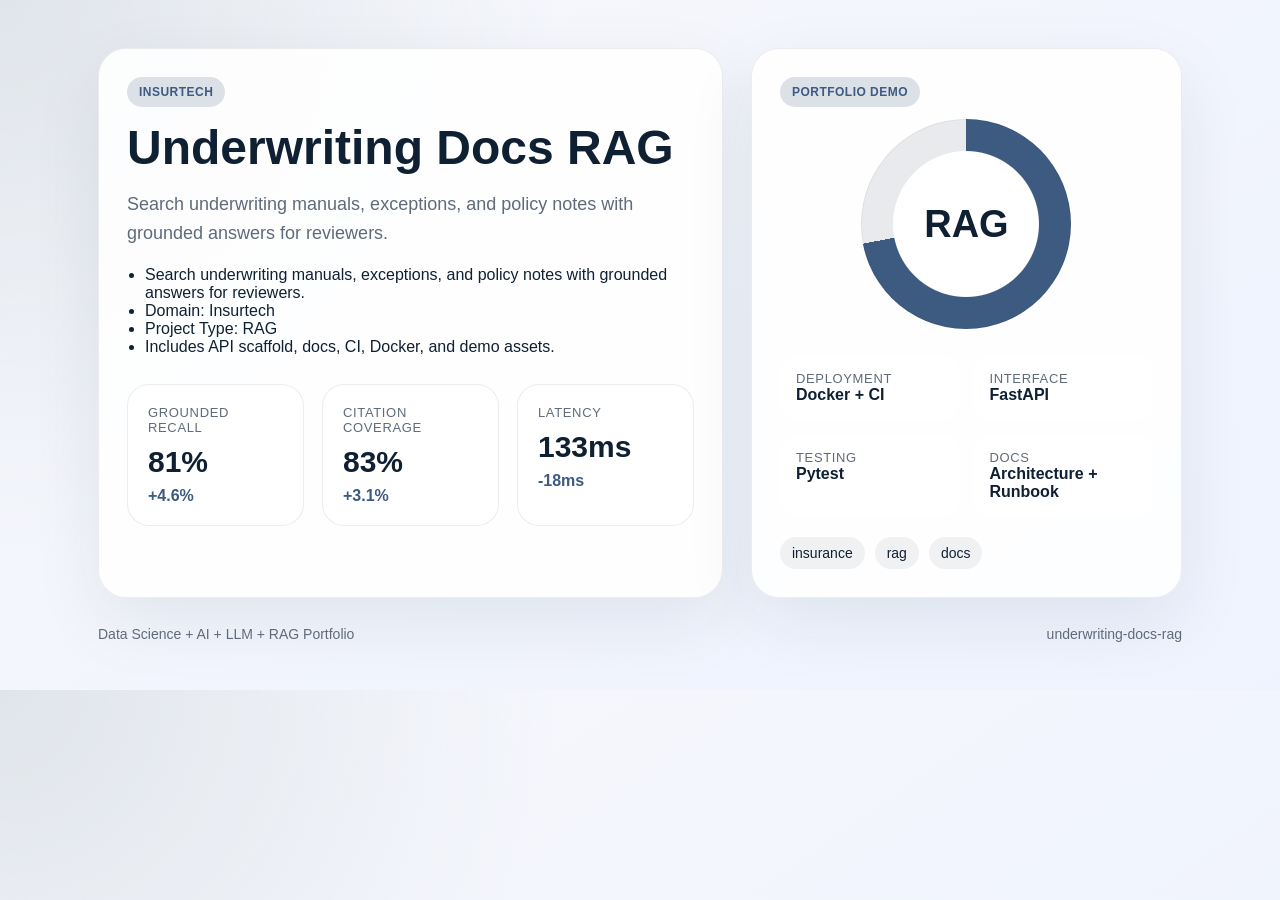
==== demo/index.html @ cfbc4a06 "Publish production-ready portfolio project" ====
<!doctype html>
        <html lang="en">
        <head>
          <meta charset="utf-8">
          <meta name="viewport" content="width=device-width, initial-scale=1">
          <title>Underwriting Docs RAG</title>
          <style>
            :root {
              --accent: #3d5a80;
              --ink: #102033;
              --muted: #5f6b7a;
              --card: rgba(255,255,255,0.88);
              --bg-1: #f7f8fb;
              --bg-2: #eef3ff;
            }
            * { box-sizing: border-box; }
            body {
              margin: 0;
              font-family: "Avenir Next", "Segoe UI", sans-serif;
              color: var(--ink);
              background:
                radial-gradient(circle at top left, color-mix(in srgb, var(--accent) 16%, white), transparent 38%),
                linear-gradient(145deg, var(--bg-1), var(--bg-2));
            }
            main {
              max-width: 1180px;
              margin: 0 auto;
              padding: 48px;
            }
            .hero {
              display: grid;
              grid-template-columns: 1.45fr 1fr;
              gap: 28px;
              align-items: stretch;
            }
            .panel {
              background: var(--card);
              border: 1px solid rgba(16, 32, 51, 0.08);
              border-radius: 28px;
              padding: 28px;
              box-shadow: 0 24px 70px rgba(16, 32, 51, 0.08);
            }
            .eyebrow {
              display: inline-flex;
              padding: 8px 12px;
              border-radius: 999px;
              background: color-mix(in srgb, var(--accent) 18%, white);
              color: var(--accent);
              font-weight: 700;
              letter-spacing: 0.04em;
              text-transform: uppercase;
              font-size: 12px;
            }
            h1 {
              font-size: 48px;
              line-height: 1.03;
              margin: 16px 0 18px;
            }
            p {
              color: var(--muted);
              font-size: 18px;
              line-height: 1.6;
              margin: 0 0 18px;
            }
            ul {
              margin: 18px 0 0;
              padding-left: 18px;
              color: var(--ink);
            }
            .cards {
              display: grid;
              grid-template-columns: repeat(3, 1fr);
              gap: 18px;
              margin-top: 28px;
            }
            .card {
              background: white;
              border-radius: 22px;
              padding: 20px;
              border: 1px solid rgba(16, 32, 51, 0.08);
            }
            .card span, .meta span {
              display: block;
              color: var(--muted);
              font-size: 13px;
              text-transform: uppercase;
              letter-spacing: 0.05em;
            }
            .card strong {
              display: block;
              font-size: 30px;
              margin: 10px 0 8px;
            }
            .card em {
              color: var(--accent);
              font-style: normal;
              font-weight: 700;
            }
            .visual {
              min-height: 100%;
              display: flex;
              flex-direction: column;
              justify-content: space-between;
            }
            .ring {
              width: 210px;
              height: 210px;
              margin: 12px auto 26px;
              border-radius: 50%;
              background:
                radial-gradient(circle closest-side, white 69%, transparent 70%),
                conic-gradient(var(--accent) 0 72%, rgba(16, 32, 51, 0.09) 72% 100%);
              display: grid;
              place-items: center;
              box-shadow: inset 0 0 0 1px rgba(16, 32, 51, 0.05);
            }
            .ring strong {
              font-size: 38px;
            }
            .meta {
              display: grid;
              grid-template-columns: repeat(2, 1fr);
              gap: 14px;
            }
            .meta article {
              background: white;
              border-radius: 18px;
              padding: 16px;
            }
            .tag-list {
              display: flex;
              flex-wrap: wrap;
              gap: 10px;
              list-style: none;
              padding: 0;
              margin: 20px 0 0;
            }
            .tag-list li {
              padding: 8px 12px;
              border-radius: 999px;
              background: rgba(16, 32, 51, 0.06);
              font-size: 14px;
            }
            .footer {
              margin-top: 28px;
              display: flex;
              justify-content: space-between;
              color: var(--muted);
              font-size: 14px;
            }
          </style>
        </head>
        <body>
          <main>
            <section class="hero">
              <div class="panel">
                <span class="eyebrow">Insurtech</span>
                <h1>Underwriting Docs RAG</h1>
                <p>Search underwriting manuals, exceptions, and policy notes with grounded answers for reviewers.</p>
                <ul>
                  <li>Search underwriting manuals, exceptions, and policy notes with grounded answers for reviewers.</li><li>Domain: Insurtech</li><li>Project Type: RAG</li><li>Includes API scaffold, docs, CI, Docker, and demo assets.</li>
                </ul>
                <div class="cards">
                  <article class='card'><span>Grounded Recall</span><strong>81%</strong><em>+4.6%</em></article>
<article class='card'><span>Citation Coverage</span><strong>83%</strong><em>+3.1%</em></article>
<article class='card'><span>Latency</span><strong>133ms</strong><em>-18ms</em></article>
                </div>
              </div>
              <div class="panel visual">
                <div>
                  <span class="eyebrow">Portfolio Demo</span>
                  <div class="ring"><strong>RAG</strong></div>
                </div>
                <div class="meta">
                  <article><span>Deployment</span><strong>Docker + CI</strong></article>
                  <article><span>Interface</span><strong>FastAPI</strong></article>
                  <article><span>Testing</span><strong>Pytest</strong></article>
                  <article><span>Docs</span><strong>Architecture + Runbook</strong></article>
                </div>
                <ul class="tag-list"><li>insurance</li><li>rag</li><li>docs</li></ul>
              </div>
            </section>
            <div class="footer">
              <span>Data Science + AI + LLM + RAG Portfolio</span>
              <span>underwriting-docs-rag</span>
            </div>
          </main>
        </body>
        </html>
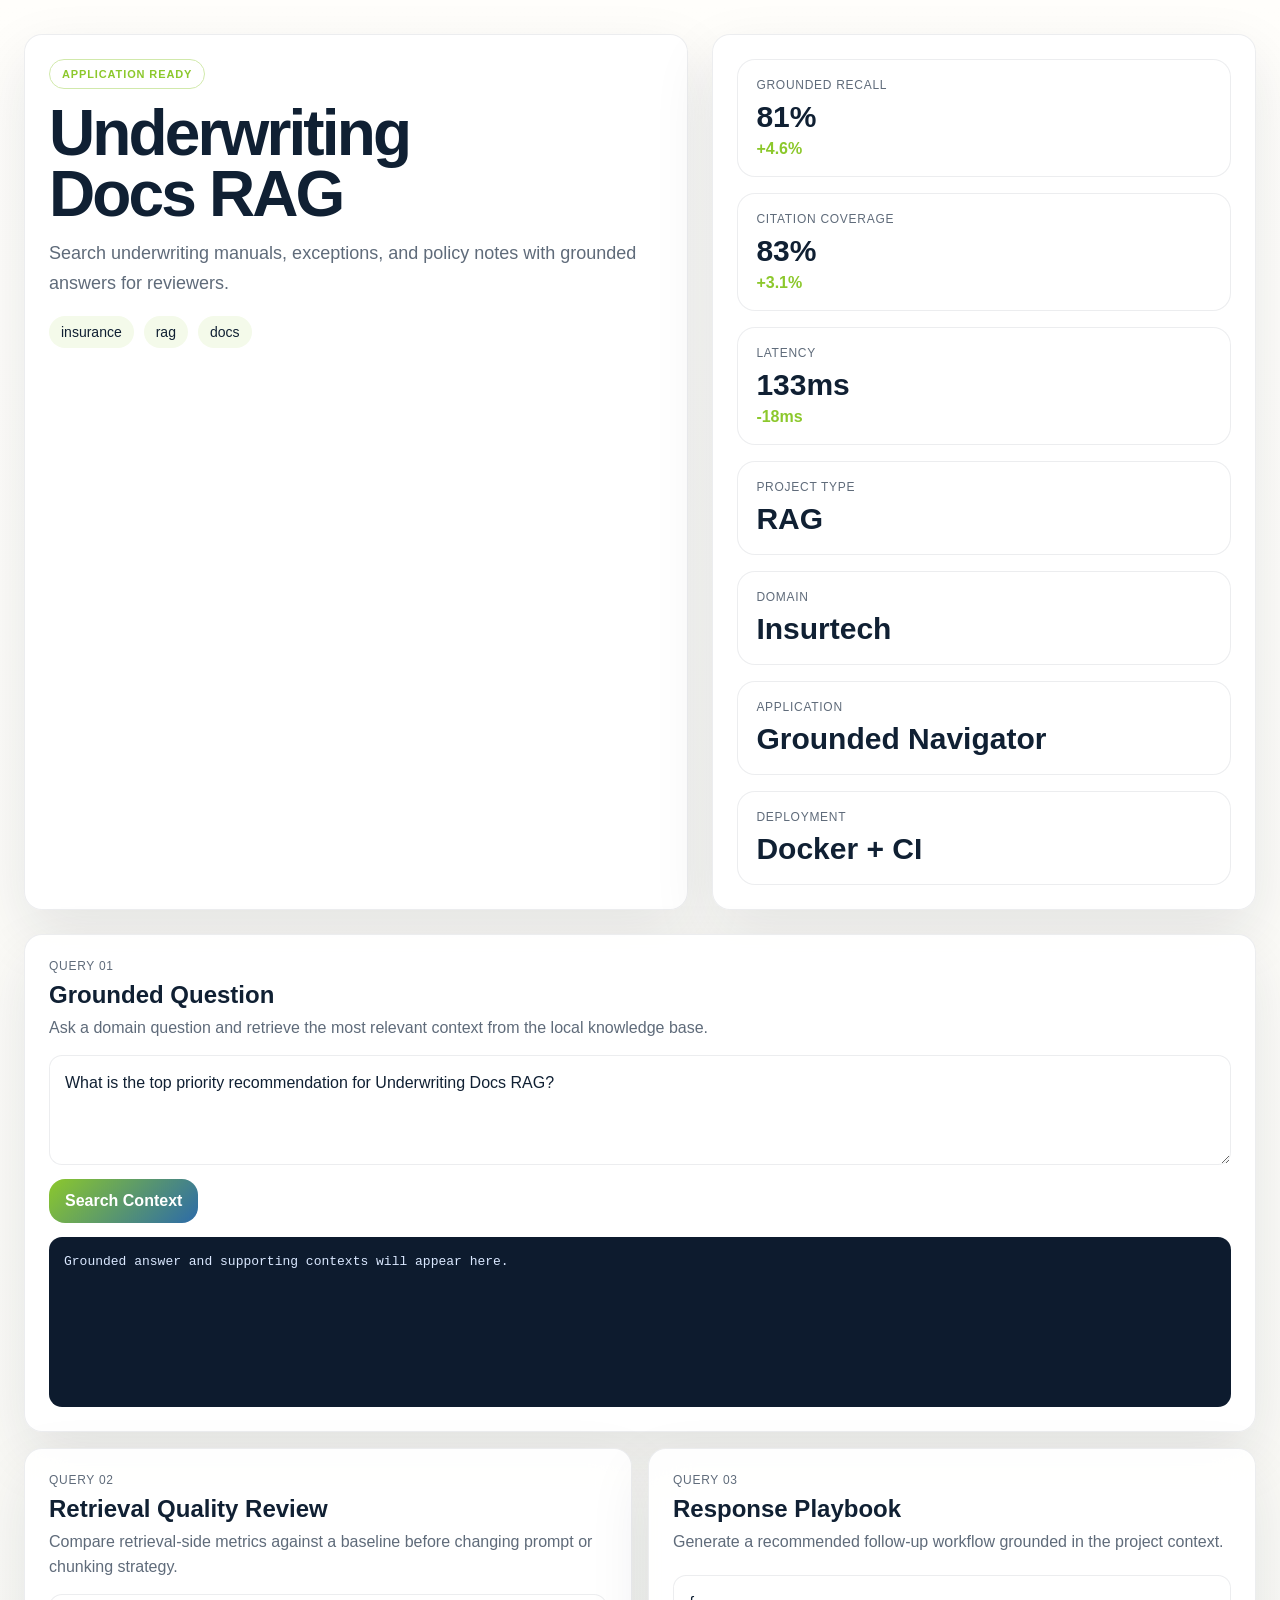
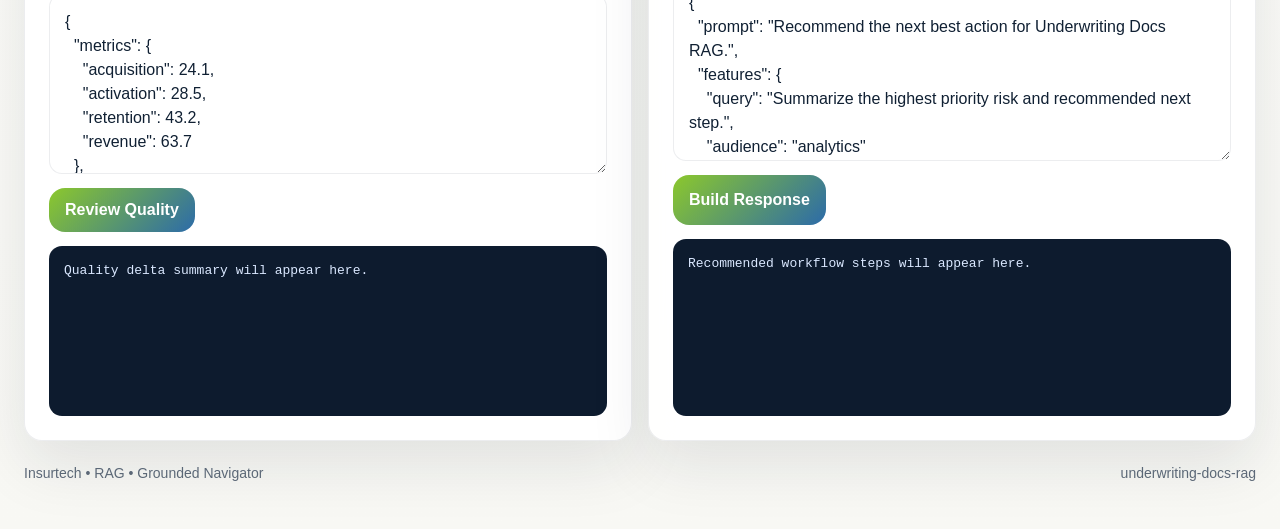
==== commit 6b0d2f96: "Publish production-ready portfolio project" ====
--- a/demo/index.html
+++ b/demo/index.html
@@ -5,186 +5,99 @@
           <meta charset="utf-8">
           <meta name="viewport" content="width=device-width, initial-scale=1">
           <title>Underwriting Docs RAG</title>
-          <style>
-            :root {
-              --accent: #3d5a80;
-              --ink: #102033;
-              --muted: #5f6b7a;
-              --card: rgba(255,255,255,0.88);
-              --bg-1: #f7f8fb;
-              --bg-2: #eef3ff;
-            }
-            * { box-sizing: border-box; }
-            body {
-              margin: 0;
-              font-family: "Avenir Next", "Segoe UI", sans-serif;
-              color: var(--ink);
-              background:
-                radial-gradient(circle at top left, color-mix(in srgb, var(--accent) 16%, white), transparent 38%),
-                linear-gradient(145deg, var(--bg-1), var(--bg-2));
-            }
-            main {
-              max-width: 1180px;
-              margin: 0 auto;
-              padding: 48px;
-            }
-            .hero {
-              display: grid;
-              grid-template-columns: 1.45fr 1fr;
-              gap: 28px;
-              align-items: stretch;
-            }
-            .panel {
-              background: var(--card);
-              border: 1px solid rgba(16, 32, 51, 0.08);
-              border-radius: 28px;
-              padding: 28px;
-              box-shadow: 0 24px 70px rgba(16, 32, 51, 0.08);
-            }
-            .eyebrow {
-              display: inline-flex;
-              padding: 8px 12px;
-              border-radius: 999px;
-              background: color-mix(in srgb, var(--accent) 18%, white);
-              color: var(--accent);
-              font-weight: 700;
-              letter-spacing: 0.04em;
-              text-transform: uppercase;
-              font-size: 12px;
-            }
-            h1 {
-              font-size: 48px;
-              line-height: 1.03;
-              margin: 16px 0 18px;
-            }
-            p {
-              color: var(--muted);
-              font-size: 18px;
-              line-height: 1.6;
-              margin: 0 0 18px;
-            }
-            ul {
-              margin: 18px 0 0;
-              padding-left: 18px;
-              color: var(--ink);
-            }
-            .cards {
-              display: grid;
-              grid-template-columns: repeat(3, 1fr);
-              gap: 18px;
-              margin-top: 28px;
-            }
-            .card {
-              background: white;
-              border-radius: 22px;
-              padding: 20px;
-              border: 1px solid rgba(16, 32, 51, 0.08);
-            }
-            .card span, .meta span {
-              display: block;
-              color: var(--muted);
-              font-size: 13px;
-              text-transform: uppercase;
-              letter-spacing: 0.05em;
-            }
-            .card strong {
-              display: block;
-              font-size: 30px;
-              margin: 10px 0 8px;
-            }
-            .card em {
-              color: var(--accent);
-              font-style: normal;
-              font-weight: 700;
-            }
-            .visual {
-              min-height: 100%;
-              display: flex;
-              flex-direction: column;
-              justify-content: space-between;
-            }
-            .ring {
-              width: 210px;
-              height: 210px;
-              margin: 12px auto 26px;
-              border-radius: 50%;
-              background:
-                radial-gradient(circle closest-side, white 69%, transparent 70%),
-                conic-gradient(var(--accent) 0 72%, rgba(16, 32, 51, 0.09) 72% 100%);
-              display: grid;
-              place-items: center;
-              box-shadow: inset 0 0 0 1px rgba(16, 32, 51, 0.05);
-            }
-            .ring strong {
-              font-size: 38px;
-            }
-            .meta {
-              display: grid;
-              grid-template-columns: repeat(2, 1fr);
-              gap: 14px;
-            }
-            .meta article {
-              background: white;
-              border-radius: 18px;
-              padding: 16px;
-            }
-            .tag-list {
-              display: flex;
-              flex-wrap: wrap;
-              gap: 10px;
-              list-style: none;
-              padding: 0;
-              margin: 20px 0 0;
-            }
-            .tag-list li {
-              padding: 8px 12px;
-              border-radius: 999px;
-              background: rgba(16, 32, 51, 0.06);
-              font-size: 14px;
-            }
-            .footer {
-              margin-top: 28px;
-              display: flex;
-              justify-content: space-between;
-              color: var(--muted);
-              font-size: 14px;
-            }
-          </style>
+          <link rel="stylesheet" href="./styles.css">
         </head>
-        <body>
-          <main>
+        <body class="surface-paper">
+          <div class="page layout-console eyebrow-outline headline-compact modules-2 hero-align-split">
             <section class="hero">
-              <div class="panel">
-                <span class="eyebrow">Insurtech</span>
-                <h1>Underwriting Docs RAG</h1>
-                <p>Search underwriting manuals, exceptions, and policy notes with grounded answers for reviewers.</p>
-                <ul>
-                  <li>Search underwriting manuals, exceptions, and policy notes with grounded answers for reviewers.</li><li>Domain: Insurtech</li><li>Project Type: RAG</li><li>Includes API scaffold, docs, CI, Docker, and demo assets.</li>
+              <div class="panel hero-copy">
+                <span class="eyebrow" data-health>Grounded Navigator</span>
+                <h1 id="project-title">Underwriting Docs RAG</h1>
+                <p id="project-summary" class="lead">Search underwriting manuals, exceptions, and policy notes with grounded answers for reviewers.</p>
+                <ul id="project-tags" class="tag-list">
+                  <li>insurance</li><li>rag</li><li>docs</li>
                 </ul>
-                <div class="cards">
+              </div>
+              <div class="panel hero-side">
+                <div class="metric-grid">
                   <article class='card'><span>Grounded Recall</span><strong>81%</strong><em>+4.6%</em></article>
 <article class='card'><span>Citation Coverage</span><strong>83%</strong><em>+3.1%</em></article>
 <article class='card'><span>Latency</span><strong>133ms</strong><em>-18ms</em></article>
                 </div>
-              </div>
-              <div class="panel visual">
-                <div>
-                  <span class="eyebrow">Portfolio Demo</span>
-                  <div class="ring"><strong>RAG</strong></div>
+                <div class="mini-grid">
+                  <article class='mini-card'><span>Project Type</span><strong>RAG</strong></article><article class='mini-card'><span>Domain</span><strong>Insurtech</strong></article><article class='mini-card'><span>Application</span><strong>Grounded Navigator</strong></article><article class='mini-card'><span>Deployment</span><strong>Docker + CI</strong></article>
                 </div>
-                <div class="meta">
-                  <article><span>Deployment</span><strong>Docker + CI</strong></article>
-                  <article><span>Interface</span><strong>FastAPI</strong></article>
-                  <article><span>Testing</span><strong>Pytest</strong></article>
-                  <article><span>Docs</span><strong>Architecture + Runbook</strong></article>
-                </div>
-                <ul class="tag-list"><li>insurance</li><li>rag</li><li>docs</li></ul>
               </div>
             </section>
-            <div class="footer">
-              <span>Data Science + AI + LLM + RAG Portfolio</span>
+            <section class="app-grid">
+              <article class="panel module js-module span-wide">
+  <div class="module-header">
+    <span>Query 01</span>
+    <h2>Grounded Question</h2>
+    <p>Ask a domain question and retrieve the most relevant context from the local knowledge base.</p>
+  </div>
+  <textarea class="js-input module-input-text">What is the top priority recommendation for Underwriting Docs RAG?</textarea>
+  <div class="button-row">
+    <button class="js-run" data-endpoint="/query" data-input-mode="text">Search Context</button>
+  </div>
+  <pre class="js-output">Grounded answer and supporting contexts will appear here.</pre>
+</article>
+<article class="panel module js-module span-normal">
+          <div class="module-header">
+            <span>Query 02</span>
+            <h2>Retrieval Quality Review</h2>
+            <p>Compare retrieval-side metrics against a baseline before changing prompt or chunking strategy.</p>
+          </div>
+          <textarea class="js-input">{
+  &quot;metrics&quot;: {
+    &quot;acquisition&quot;: 24.1,
+    &quot;activation&quot;: 28.5,
+    &quot;retention&quot;: 43.2,
+    &quot;revenue&quot;: 63.7
+  },
+  &quot;baseline&quot;: {
+    &quot;acquisition&quot;: 22.17,
+    &quot;activation&quot;: 26.22,
+    &quot;retention&quot;: 39.74,
+    &quot;revenue&quot;: 58.6
+  }
+}</textarea>
+          <div class="button-row">
+            <button class="js-run" data-endpoint="/analyze" data-input-mode="json">Review Quality</button>
+          </div>
+          <pre class="js-output">Quality delta summary will appear here.</pre>
+        </article>
+<article class="panel module js-module span-normal">
+          <div class="module-header">
+            <span>Query 03</span>
+            <h2>Response Playbook</h2>
+            <p>Generate a recommended follow-up workflow grounded in the project context.</p>
+          </div>
+          <textarea class="js-input">{
+  &quot;prompt&quot;: &quot;Recommend the next best action for Underwriting Docs RAG.&quot;,
+  &quot;features&quot;: {
+    &quot;query&quot;: &quot;Summarize the highest priority risk and recommended next step.&quot;,
+    &quot;audience&quot;: &quot;analytics&quot;
+  },
+  &quot;metrics&quot;: {
+    &quot;acquisition&quot;: 24.1,
+    &quot;activation&quot;: 28.5,
+    &quot;retention&quot;: 43.2,
+    &quot;revenue&quot;: 63.7
+  }
+}</textarea>
+          <div class="button-row">
+            <button class="js-run" data-endpoint="/recommend" data-input-mode="json">Build Response</button>
+          </div>
+          <pre class="js-output">Recommended workflow steps will appear here.</pre>
+        </article>
+            </section>
+            <footer class="footer">
+              <span>Insurtech • RAG • Grounded Navigator</span>
               <span>underwriting-docs-rag</span>
-            </div>
-          </main>
+            </footer>
+          </div>
+          <script id="bootstrap-data" type="application/json">{"project": {"slug": "underwriting-docs-rag", "title": "Underwriting Docs RAG", "project_type": "rag", "domain": "Insurtech", "summary": "Search underwriting manuals, exceptions, and policy notes with grounded answers for reviewers.", "tags": ["insurance", "rag", "docs"]}, "app_archetype": "navigator", "ui_profile": {"layout": "console", "surface": "paper", "font_stack": "\"IBM Plex Sans\", \"Segoe UI\", sans-serif", "radius": 23, "shadow": 61, "eyebrow_style": "outline", "module_columns": 2, "hero_align": "split", "headline_mode": "compact"}, "app_modules": [{"label": "Query 01", "title": "Grounded Question", "description": "Ask a domain question and retrieve the most relevant context from the local knowledge base.", "endpoint": "/query", "input_mode": "text", "cta": "Search Context", "prefill": "What is the top priority recommendation for Underwriting Docs RAG?", "hint": "Grounded answer and supporting contexts will appear here.", "span": "wide"}, {"label": "Query 02", "title": "Retrieval Quality Review", "description": "Compare retrieval-side metrics against a baseline before changing prompt or chunking strategy.", "endpoint": "/analyze", "input_mode": "json", "cta": "Review Quality", "prefill": "{\n  \"metrics\": {\n    \"acquisition\": 24.1,\n    \"activation\": 28.5,\n    \"retention\": 43.2,\n    \"revenue\": 63.7\n  },\n  \"baseline\": {\n    \"acquisition\": 22.17,\n    \"activation\": 26.22,\n    \"retention\": 39.74,\n    \"revenue\": 58.6\n  }\n}", "hint": "Quality delta summary will appear here.", "span": "normal"}, {"label": "Query 03", "title": "Response Playbook", "description": "Generate a recommended follow-up workflow grounded in the project context.", "endpoint": "/recommend", "input_mode": "json", "cta": "Build Response", "prefill": "{\n  \"prompt\": \"Recommend the next best action for Underwriting Docs RAG.\",\n  \"features\": {\n    \"query\": \"Summarize the highest priority risk and recommended next step.\",\n    \"audience\": \"analytics\"\n  },\n  \"metrics\": {\n    \"acquisition\": 24.1,\n    \"activation\": 28.5,\n    \"retention\": 43.2,\n    \"revenue\": 63.7\n  }\n}", "hint": "Recommended workflow steps will appear here.", "span": "normal"}], "sample_features": {"query": "Summarize the highest priority risk and recommended next step.", "audience": "analytics"}, "sample_metrics": {"acquisition": 24.1, "activation": 28.5, "retention": 43.2, "revenue": 63.7}, "knowledge_base": ["Underwriting Docs RAG is positioned as a Insurtech starter that emphasizes fast iteration, clear documentation, and production-friendly interfaces.", "The primary value proposition is: Search underwriting manuals, exceptions, and policy notes with grounded answers for reviewers.", "Recommended operating model: ship a small API, add observability, validate outputs with stakeholder review, and monitor the top business KPI every week.", "Typical stakeholders include analytics, operations, product, and leadership teams working on insurance, rag, docs."], "dashboard_metrics": [{"label": "Grounded Recall", "value": "81%", "delta": "+4.6%"}, {"label": "Citation Coverage", "value": "83%", "delta": "+3.1%"}, {"label": "Latency", "value": "133ms", "delta": "-18ms"}]}</script>
+          <script src="./app.js"></script>
         </body>
         </html>
--- a/demo/styles.css
+++ b/demo/styles.css
@@ -0,0 +1,348 @@
+
+:root {
+  --accent: #8cc82c;
+  --accent-2: #2c6ba9;
+  --accent-soft: color-mix(in srgb, var(--accent) 18%, white);
+  --radius: 23px;
+  --shadow-size: 61px;
+  --font-stack: "IBM Plex Sans", "Segoe UI", sans-serif;
+  --bg: #f4f7fb;
+  --card: rgba(255, 255, 255, 0.86);
+  --line: rgba(16, 32, 51, 0.08);
+  --ink: #102033;
+  --muted: #5f6b7a;
+  --output-bg: #0d1b2e;
+  --output-ink: #dae8ff;
+}
+* { box-sizing: border-box; }
+html, body { margin: 0; min-height: 100%; }
+body {
+  font-family: var(--font-stack);
+  color: var(--ink);
+  background: linear-gradient(145deg, #f8fbff, var(--bg));
+}
+body.surface-mist {
+  --bg: #eef4fb;
+  background:
+    radial-gradient(circle at top left, color-mix(in srgb, var(--accent) 18%, white), transparent 34%),
+    linear-gradient(145deg, #fbfdff, var(--bg));
+}
+body.surface-aurora {
+  --bg: #edf1ff;
+  background:
+    radial-gradient(circle at 0% 0%, color-mix(in srgb, var(--accent) 22%, white), transparent 38%),
+    radial-gradient(circle at 100% 100%, color-mix(in srgb, var(--accent-2) 20%, white), transparent 28%),
+    linear-gradient(135deg, #f7f8ff, var(--bg));
+}
+body.surface-sand {
+  --bg: #f5efe8;
+  --card: rgba(255, 251, 246, 0.9);
+  background:
+    linear-gradient(135deg, rgba(255,255,255,0.82), rgba(245, 239, 232, 0.98)),
+    radial-gradient(circle at top right, color-mix(in srgb, var(--accent) 16%, white), transparent 32%);
+}
+body.surface-slate {
+  --bg: #ecf0f7;
+  --card: rgba(248, 250, 255, 0.88);
+  background:
+    linear-gradient(160deg, #f7f9fc, var(--bg)),
+    radial-gradient(circle at bottom left, color-mix(in srgb, var(--accent-2) 16%, white), transparent 34%);
+}
+body.surface-paper {
+  --bg: #f8f8f4;
+  --card: rgba(255,255,255,0.93);
+  background:
+    linear-gradient(180deg, #fffefb, var(--bg));
+}
+body.surface-ink {
+  --bg: #0f1726;
+  --card: rgba(15, 23, 38, 0.88);
+  --line: rgba(226, 238, 255, 0.1);
+  --ink: #f5f8ff;
+  --muted: #b4c0cf;
+  --output-bg: rgba(255,255,255,0.06);
+  --output-ink: #f5f8ff;
+  background:
+    radial-gradient(circle at top left, color-mix(in srgb, var(--accent) 28%, transparent), transparent 42%),
+    linear-gradient(145deg, #09111d, var(--bg));
+}
+.page {
+  max-width: 1360px;
+  margin: 0 auto;
+  padding: 34px 24px 48px;
+  display: grid;
+  gap: 24px;
+}
+.panel {
+  background: var(--card);
+  border: 1px solid var(--line);
+  border-radius: var(--radius);
+  box-shadow: 0 24px var(--shadow-size) rgba(16, 32, 51, 0.1);
+  backdrop-filter: blur(18px);
+}
+.hero {
+  display: grid;
+  gap: 24px;
+}
+.hero-copy,
+.hero-side,
+.module {
+  padding: 24px;
+}
+.eyebrow {
+  display: inline-flex;
+  align-items: center;
+  gap: 8px;
+  padding: 8px 12px;
+  border-radius: 999px;
+  background: var(--accent-soft);
+  color: var(--accent);
+  text-transform: uppercase;
+  letter-spacing: 0.08em;
+  font-size: 11px;
+  font-weight: 800;
+}
+.page.eyebrow-outline .eyebrow {
+  background: transparent;
+  border: 1px solid color-mix(in srgb, var(--accent) 40%, white);
+}
+.page.eyebrow-soft .eyebrow {
+  background: color-mix(in srgb, var(--accent) 12%, white);
+  color: color-mix(in srgb, var(--accent) 82%, black);
+}
+h1 {
+  margin: 14px 0 12px;
+  font-size: clamp(2.2rem, 5vw, 4.4rem);
+  line-height: 0.96;
+  letter-spacing: -0.045em;
+}
+.page.headline-compact h1 { max-width: 10ch; }
+.page.headline-tall h1 { line-height: 1.03; font-size: clamp(2.4rem, 5vw, 4.8rem); }
+.lead {
+  margin: 0;
+  font-size: 18px;
+  line-height: 1.68;
+  color: var(--muted);
+  max-width: 62ch;
+}
+.tag-list {
+  list-style: none;
+  display: flex;
+  flex-wrap: wrap;
+  gap: 10px;
+  margin: 18px 0 0;
+  padding: 0;
+}
+.tag-list li {
+  padding: 8px 12px;
+  border-radius: 999px;
+  background: color-mix(in srgb, var(--accent) 10%, white);
+  color: var(--ink);
+  font-size: 14px;
+}
+.hero-side {
+  display: grid;
+  gap: 16px;
+}
+.metric-grid,
+.mini-grid,
+.app-grid {
+  display: grid;
+  gap: 16px;
+}
+.card,
+.mini-card {
+  background: color-mix(in srgb, var(--card) 92%, white);
+  border: 1px solid var(--line);
+  border-radius: calc(var(--radius) - 8px);
+  padding: 18px;
+}
+.card span,
+.mini-card span,
+.module-header span {
+  display: block;
+  color: var(--muted);
+  text-transform: uppercase;
+  letter-spacing: 0.06em;
+  font-size: 12px;
+}
+.card strong,
+.mini-card strong {
+  display: block;
+  margin-top: 8px;
+  font-size: 30px;
+}
+.card em {
+  display: inline-block;
+  margin-top: 6px;
+  font-style: normal;
+  color: var(--accent);
+  font-weight: 700;
+}
+.module {
+  display: grid;
+  gap: 14px;
+}
+.module-header h2 {
+  margin: 8px 0 6px;
+  font-size: 24px;
+}
+.module-header p {
+  margin: 0;
+  color: var(--muted);
+  line-height: 1.6;
+}
+textarea,
+button {
+  font: inherit;
+}
+textarea {
+  width: 100%;
+  min-height: 180px;
+  resize: vertical;
+  border: 1px solid var(--line);
+  border-radius: calc(var(--radius) - 10px);
+  padding: 15px;
+  background: rgba(255,255,255,0.82);
+  color: var(--ink);
+  line-height: 1.5;
+}
+body.surface-ink textarea {
+  background: rgba(255,255,255,0.05);
+}
+.module-input-text {
+  min-height: 110px;
+}
+.button-row {
+  display: flex;
+  flex-wrap: wrap;
+  gap: 10px;
+}
+button {
+  border: 0;
+  border-radius: 16px;
+  background: linear-gradient(135deg, var(--accent), var(--accent-2));
+  color: white;
+  padding: 13px 16px;
+  font-weight: 700;
+  cursor: pointer;
+}
+pre {
+  margin: 0;
+  white-space: pre-wrap;
+  word-break: break-word;
+  background: var(--output-bg);
+  color: var(--output-ink);
+  border-radius: calc(var(--radius) - 10px);
+  padding: 15px;
+  min-height: 170px;
+  line-height: 1.58;
+  font-size: 13px;
+  overflow: auto;
+}
+.footer {
+  display: flex;
+  justify-content: space-between;
+  color: var(--muted);
+  font-size: 14px;
+}
+.page.layout-horizon .hero {
+  grid-template-columns: 1.45fr 1fr;
+  align-items: stretch;
+}
+.page.layout-horizon.modules-2 .app-grid,
+.page.layout-horizon.modules-3 .app-grid {
+  grid-template-columns: repeat(3, minmax(0, 1fr));
+}
+.page.layout-rail .hero {
+  grid-template-columns: 0.92fr 1.08fr;
+}
+.page.layout-rail .hero-copy {
+  padding-top: 34px;
+}
+.page.layout-rail .app-grid {
+  grid-template-columns: repeat(2, minmax(0, 1fr));
+}
+.page.layout-folio .hero {
+  grid-template-columns: 1fr;
+}
+.page.layout-folio .hero-copy {
+  text-align: center;
+}
+.page.layout-folio .lead {
+  margin-inline: auto;
+}
+.page.layout-folio .tag-list {
+  justify-content: center;
+}
+.page.layout-folio .metric-grid {
+  grid-template-columns: repeat(3, minmax(0, 1fr));
+}
+.page.layout-folio .mini-grid {
+  grid-template-columns: repeat(4, minmax(0, 1fr));
+}
+.page.layout-folio .app-grid {
+  grid-template-columns: repeat(2, minmax(0, 1fr));
+}
+.page.layout-board .hero {
+  grid-template-columns: 1fr;
+}
+.page.layout-board .hero-side {
+  grid-template-columns: 1.2fr 0.8fr;
+  align-items: start;
+}
+.page.layout-board .metric-grid {
+  grid-template-columns: repeat(3, minmax(0, 1fr));
+}
+.page.layout-board .app-grid {
+  grid-template-columns: repeat(4, minmax(0, 1fr));
+}
+.page.layout-stack .hero {
+  grid-template-columns: 1fr;
+}
+.page.layout-stack .hero-side {
+  grid-template-columns: repeat(2, minmax(0, 1fr));
+}
+.page.layout-stack .app-grid {
+  grid-template-columns: repeat(3, minmax(0, 1fr));
+}
+.page.layout-console .hero {
+  grid-template-columns: 1.1fr 0.9fr;
+}
+.page.layout-console .panel,
+.page.layout-console .card,
+.page.layout-console .mini-card {
+  border-radius: 18px;
+}
+.page.modules-2 .app-grid {
+  grid-template-columns: repeat(2, minmax(0, 1fr));
+}
+.module.span-wide {
+  grid-column: span 2;
+}
+.hero-align-center .hero-copy {
+  text-align: center;
+}
+.hero-align-center .lead,
+.hero-align-center .tag-list {
+  margin-inline: auto;
+  justify-content: center;
+}
+@media (max-width: 1120px) {
+  .page.layout-horizon .hero,
+  .page.layout-rail .hero,
+  .page.layout-console .hero,
+  .page.layout-board .hero-side,
+  .page.layout-folio .mini-grid,
+  .page.layout-stack .hero-side,
+  .page.modules-2 .app-grid,
+  .page.layout-board .app-grid,
+  .page.layout-stack .app-grid,
+  .page.layout-horizon.modules-3 .app-grid,
+  .page.layout-folio .app-grid {
+    grid-template-columns: 1fr;
+  }
+  .module.span-wide {
+    grid-column: auto;
+  }
+}
